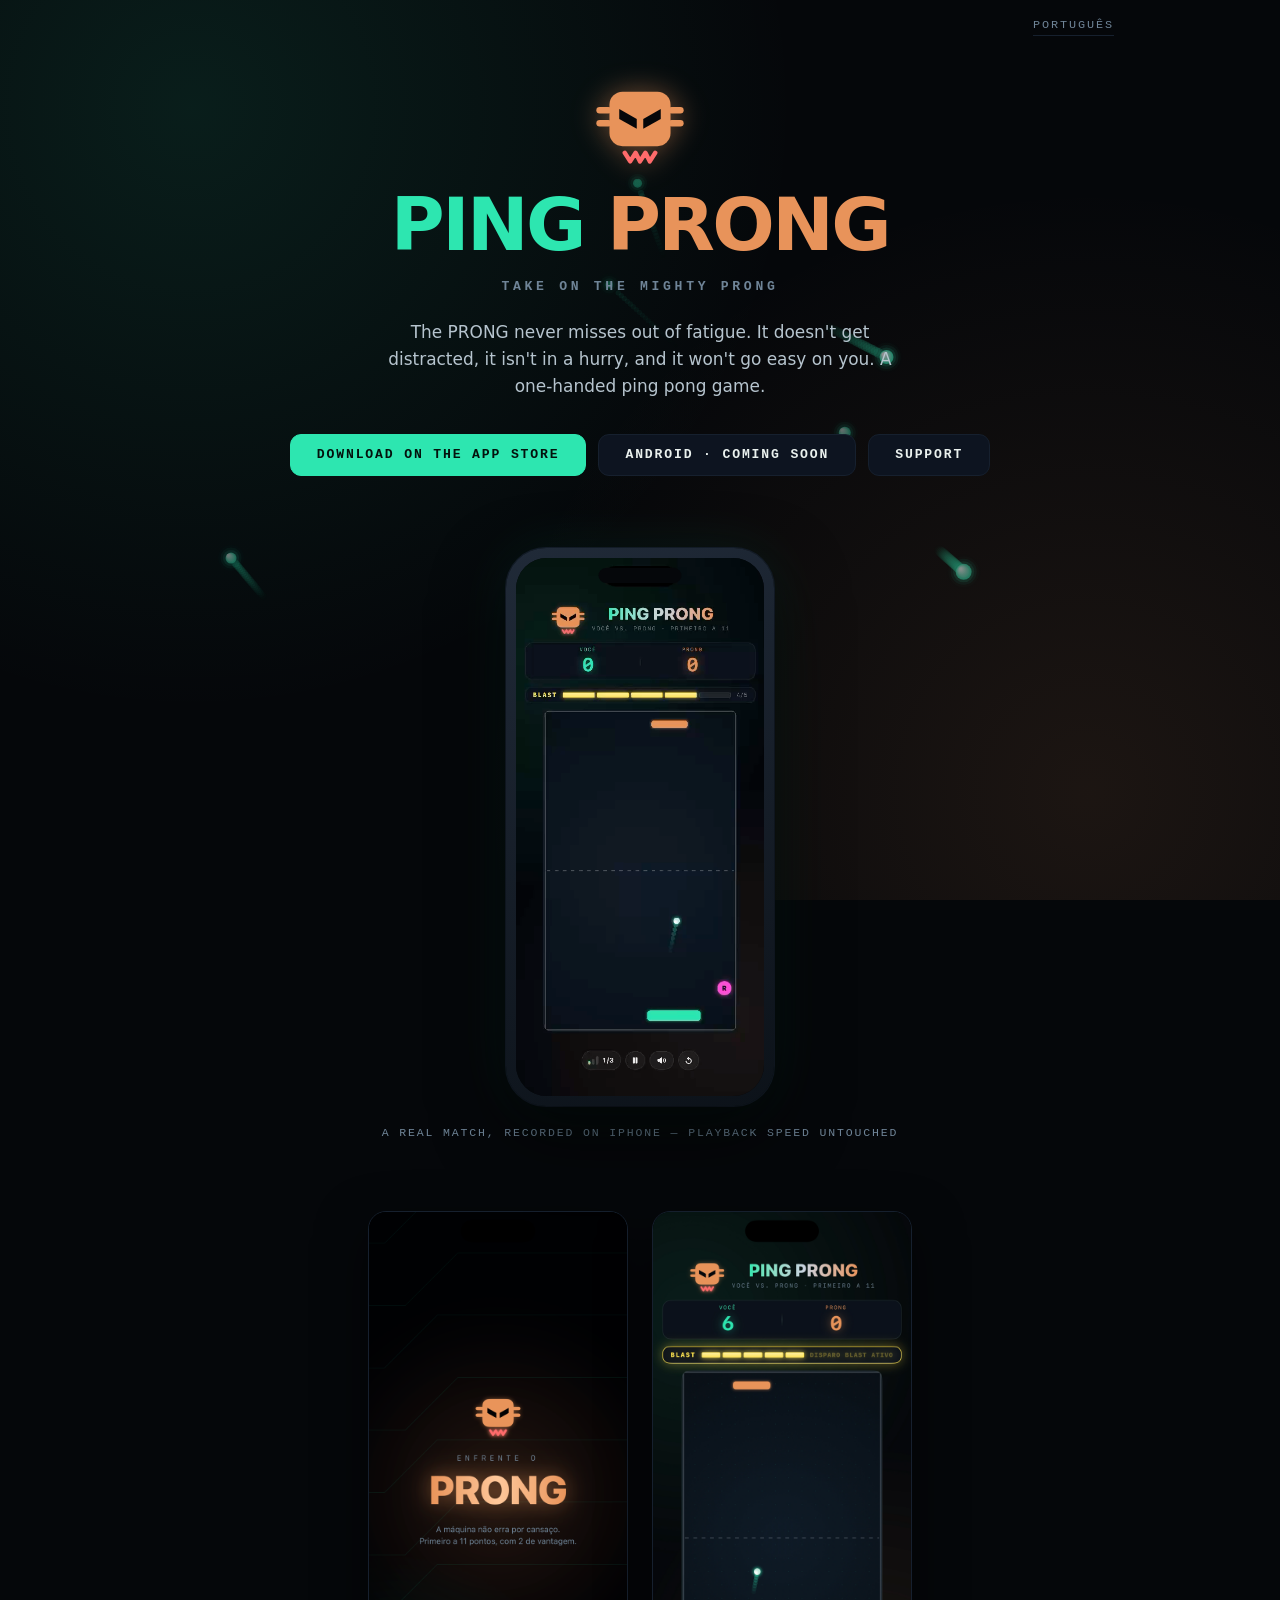
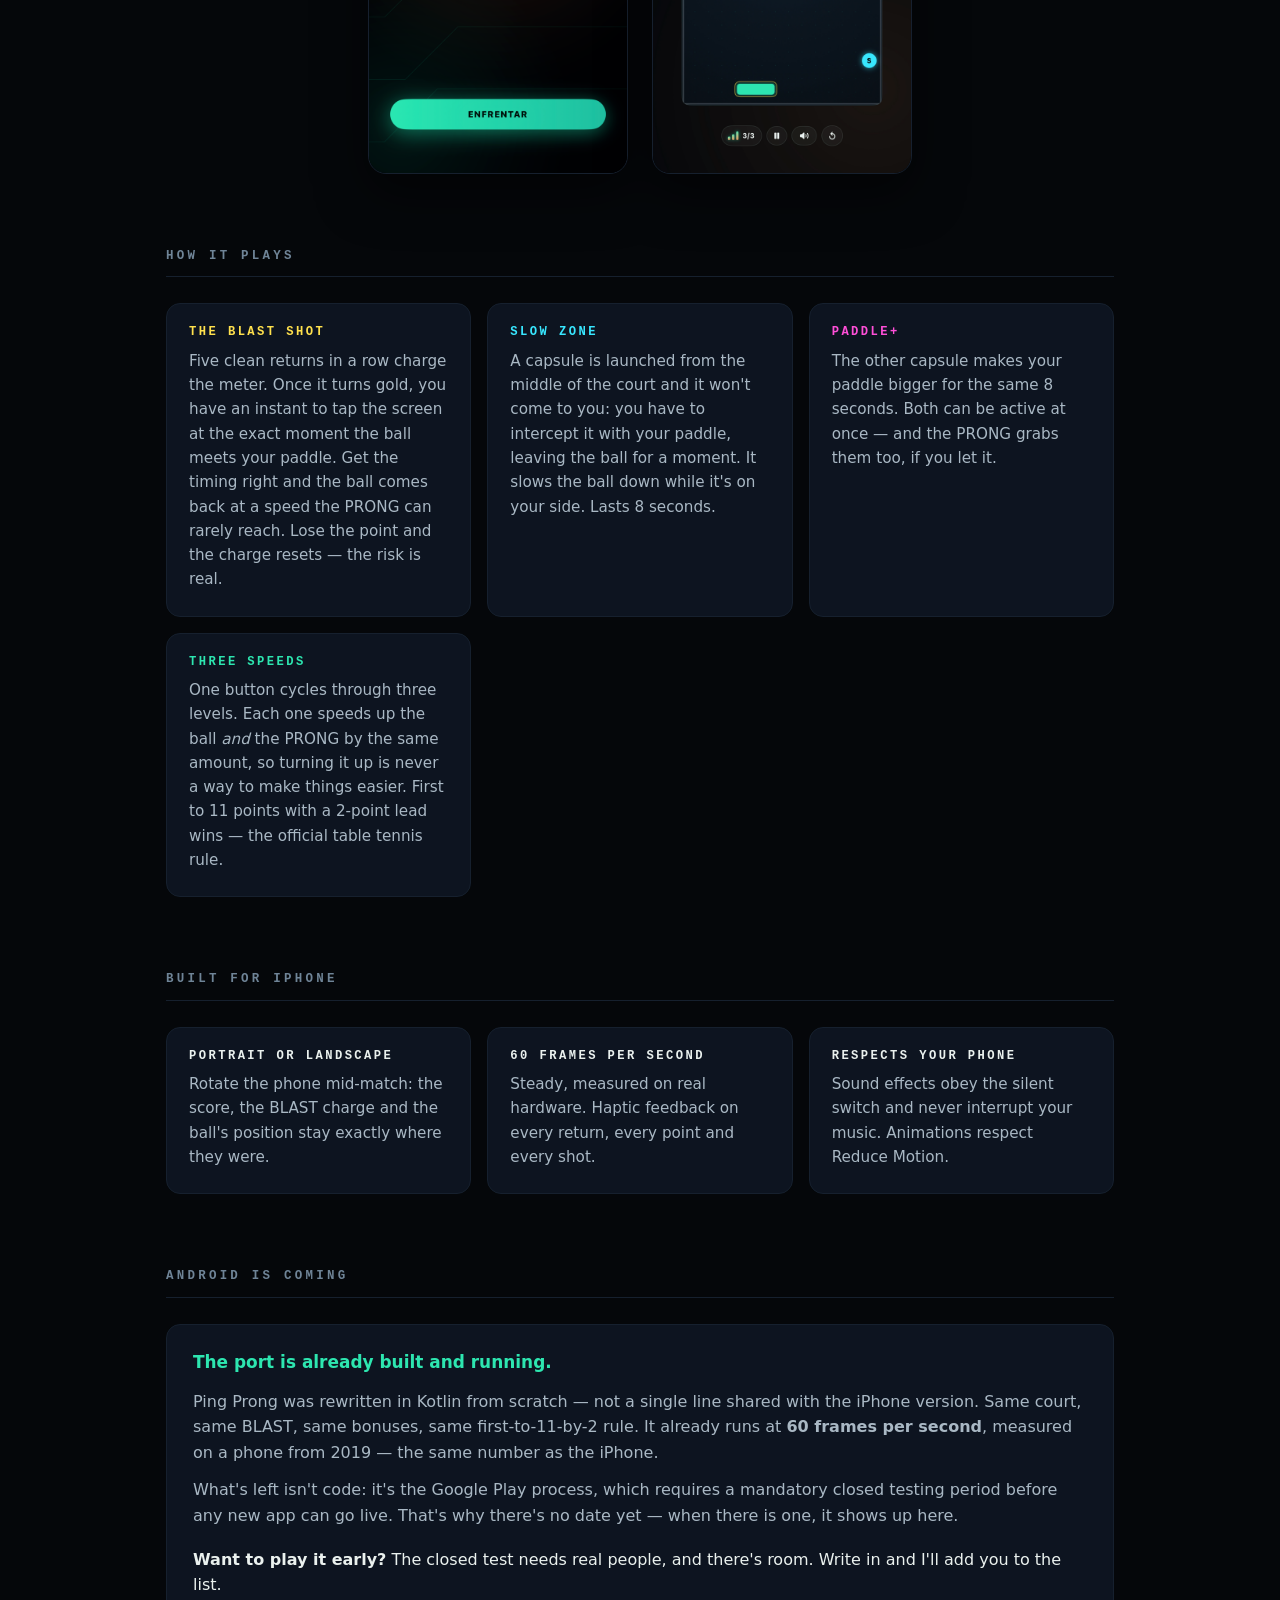
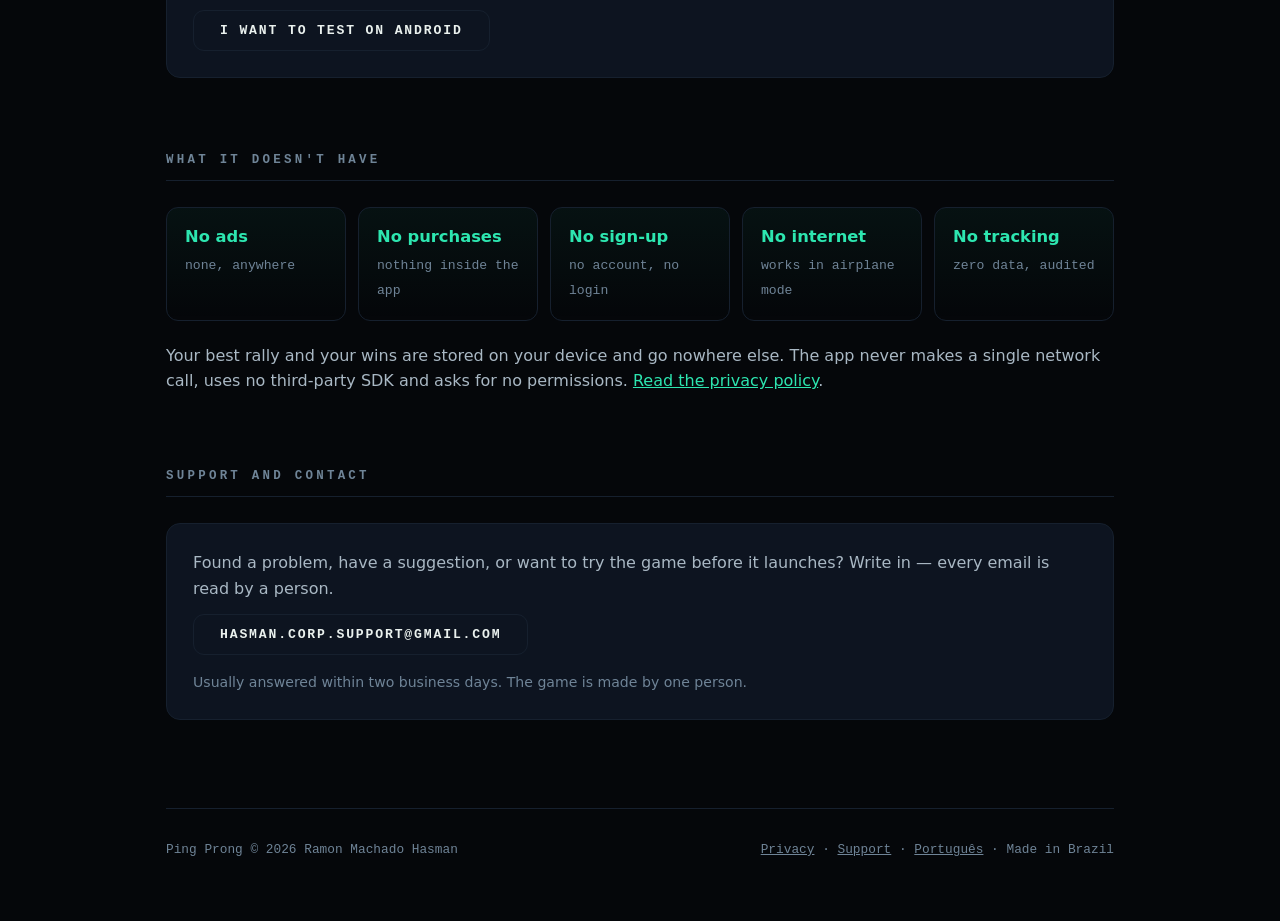
==== en.html @ e4ccf807 "Bolas do BLAST, aviso do Android e a página em inglês Três mudanças que vieram juntas.  **As bolas.*" ====
<!doctype html>
<html lang="en">
<head>
<meta charset="utf-8">
<meta name="viewport" content="width=device-width, initial-scale=1">
<title>Ping Prong — Take on the mighty PRONG</title>
<meta name="description" content="A ping pong game for iPhone, with Android on the way. No ads, no in-app purchases, no data collection. Play offline, forever.">

<meta property="og:type" content="website">
<meta property="og:title" content="Ping Prong — Take on the mighty PRONG">
<meta property="og:description" content="On the App Store, with Android on the way. No ads, no in-app purchases and no data collection. Play offline, forever.">
<meta property="og:image" content="icone.png">
<meta name="twitter:card" content="summary_large_image">
<link rel="icon" href="icone-web.png">

<link rel="alternate" hreflang="pt-BR" href="index.html">
<link rel="alternate" hreflang="en" href="en.html">
<link rel="alternate" hreflang="x-default" href="index.html">

<link rel="stylesheet" href="estilo.css">
</head>
<body>
<canvas id="blast-ball" aria-hidden="true"></canvas>
<div class="wrap">

  <p class="lang"><a href="index.html" hreflang="pt-BR" lang="pt-BR">Português</a></p>

  <header>
    <!-- The PRONG mark, the same paths as ProngMark.swift (88x88 space) -->
    <svg class="mark" viewBox="0 0 88 88" xmlns="http://www.w3.org/2000/svg" aria-hidden="true">
      <g fill="#E8935A">
        <rect x="4"  y="32" width="14" height="6" rx="3"/>
        <rect x="70" y="32" width="14" height="6" rx="3"/>
        <rect x="4"  y="44" width="14" height="6" rx="3"/>
        <rect x="70" y="44" width="14" height="6" rx="3"/>
        <rect x="16" y="18" width="56" height="50" rx="12"/>
      </g>
      <polyline points="30,74 35,82 40,74 44,82 49,74 53,82 58,74"
                fill="none" stroke="#FF6B6B" stroke-width="4"
                stroke-linecap="round" stroke-linejoin="round"/>
      <g fill="#05070A">
        <polygon points="25,34 41,43 41,52 25,43"/>
        <polygon points="63,34 47,43 47,52 63,43"/>
      </g>
    </svg>

    <h1><span class="p1">Ping</span> <span class="p2">Prong</span></h1>
    <p class="sub">Take on the mighty PRONG</p>
    <p class="pitch">
      The PRONG never misses out of fatigue. It doesn't get distracted, it isn't
      in a hurry, and it won't go easy on you. A one-handed ping pong game.
    </p>

    <!-- Sem o código de país: a App Store redireciona para a loja do visitante -->
    <div class="cta">
      <a class="btn btn-primary"
         href="https://apps.apple.com/app/id6797659988">Download on the App Store</a>
      <a class="btn btn-ghost" href="#android">Android · coming soon</a>
      <a class="btn btn-ghost" href="#support">Support</a>
    </div>
  </header>

  <div class="demo">
    <div class="phone">
      <video src="gameplay.mp4" poster="gameplay-poster.png"
             autoplay muted loop playsinline preload="metadata"
             aria-label="A clip from a Ping Prong match: a rally, a bonus capture and a BLAST shot."></video>
    </div>
  </div>
  <p class="demo-legenda">A real match, recorded on iPhone — playback speed untouched</p>

  <div class="shots">
    <img src="capturas/1-abertura-web.png" width="660" height="1434" loading="lazy"
         alt="Ping Prong opening screen, showing the PRONG mark and the start button.">
    <img src="capturas/2-blast-web.png" width="660" height="1434" loading="lazy"
         alt="A match with the BLAST meter charged: gold meter, gold ring around the player's paddle and a Slow Zone capsule on the court.">
  </div>

  <section id="how-to-play">
    <h2>How it plays</h2>
    <div class="cards">
      <div class="card c-gold">
        <h3>The BLAST shot</h3>
        <p>Five clean returns in a row charge the meter. Once it turns gold, you have
           an instant to tap the screen at the exact moment the ball meets your paddle.
           Get the timing right and the ball comes back at a speed the PRONG can rarely
           reach. Lose the point and the charge resets — the risk is real.</p>
      </div>
      <div class="card c-cyan">
        <h3>Slow Zone</h3>
        <p>A capsule is launched from the middle of the court and it won't come to you:
           you have to intercept it with your paddle, leaving the ball for a moment.
           It slows the ball down while it's on your side. Lasts 8 seconds.</p>
      </div>
      <div class="card c-mag">
        <h3>Paddle+</h3>
        <p>The other capsule makes your paddle bigger for the same 8 seconds. Both can
           be active at once — and the PRONG grabs them too, if you let it.</p>
      </div>
      <div class="card c-mint">
        <h3>Three speeds</h3>
        <p>One button cycles through three levels. Each one speeds up the ball
           <em>and</em> the PRONG by the same amount, so turning it up is never a way
           to make things easier. First to 11 points with a 2-point lead wins — the
           official table tennis rule.</p>
      </div>
    </div>
  </section>

  <section id="built-for-iphone">
    <h2>Built for iPhone</h2>
    <div class="cards">
      <div class="card">
        <h3 style="color:var(--ink)">Portrait or landscape</h3>
        <p>Rotate the phone mid-match: the score, the BLAST charge and the ball's
           position stay exactly where they were.</p>
      </div>
      <div class="card">
        <h3 style="color:var(--ink)">60 frames per second</h3>
        <p>Steady, measured on real hardware. Haptic feedback on every return,
           every point and every shot.</p>
      </div>
      <div class="card">
        <h3 style="color:var(--ink)">Respects your phone</h3>
        <p>Sound effects obey the silent switch and never interrupt your music.
           Animations respect Reduce Motion.</p>
      </div>
    </div>
  </section>

  <section id="android">
    <h2>Android is coming</h2>
    <div class="box android">
      <p class="android-titulo">The port is already built and running.</p>
      <p>
        Ping Prong was rewritten in Kotlin from scratch — not a single line shared
        with the iPhone version. Same court, same BLAST, same bonuses, same
        first-to-11-by-2 rule. It already runs at
        <strong>60 frames per second</strong>, measured on a phone from 2019 —
        the same number as the iPhone.
      </p>
      <p>
        What's left isn't code: it's the Google Play process, which requires a
        mandatory closed testing period before any new app can go live. That's why
        there's no date yet — when there is one, it shows up here.
      </p>
      <p class="android-cta">
        <strong>Want to play it early?</strong> The closed test needs real people,
        and there's room. Write in and I'll add you to the list.
      </p>
      <p>
        <a class="btn btn-ghost" href="mailto:hasman.corp.support@gmail.com?subject=I%20want%20to%20test%20Ping%20Prong%20on%20Android">I want to test on Android</a>
      </p>
    </div>
  </section>

  <section id="what-it-doesnt-have">
    <h2>What it doesn't have</h2>
    <div class="nots">
      <div class="not"><b>No ads</b><span>none, anywhere</span></div>
      <div class="not"><b>No purchases</b><span>nothing inside the app</span></div>
      <div class="not"><b>No sign-up</b><span>no account, no login</span></div>
      <div class="not"><b>No internet</b><span>works in airplane mode</span></div>
      <div class="not"><b>No tracking</b><span>zero data, audited</span></div>
    </div>
    <p style="margin:22px 0 0; color:#A9B8C4;">
      Your best rally and your wins are stored on your device and go nowhere else.
      The app never makes a single network call, uses no third-party SDK and asks
      for no permissions.
      <a href="privacidade.html#en">Read the privacy policy</a>.
    </p>
  </section>

  <section id="support">
    <h2>Support and contact</h2>
    <div class="box">
      <p>Found a problem, have a suggestion, or want to try the game before it
         launches? Write in — every email is read by a person.</p>
      <p><a class="btn btn-ghost" href="mailto:hasman.corp.support@gmail.com">hasman.corp.support@gmail.com</a></p>
      <p style="font-size:.88rem; color:var(--muted); margin-top:16px;">
        Usually answered within two business days. The game is made by one person.
      </p>
    </div>
  </section>

  <footer>
    <span>Ping Prong © 2026 Ramon Machado Hasman</span>
    <span>
      <a href="privacidade.html#en">Privacy</a> ·
      <a href="#support">Support</a> ·
      <a href="index.html" hreflang="pt-BR">Português</a> ·
      Made in Brazil
    </span>
  </footer>

</div>

<script src="bola.js"></script>
</body>
</html>
---- estilo.css ----
:root{
    --bg0:#05070A; --bg1:#0B111A; --panel:#0D1420; --edge:#16202E;
    --mint:#2DE6B0; --copper:#E8935A; --danger:#FF6B6B;
    --cyan:#38E7FF; --magenta:#FF4FD8; --gold:#FFE14D;
    --ink:#EAF1EE; --muted:#6F8497;
    --mono: ui-monospace, SFMono-Regular, Menlo, "SF Mono", monospace;
    --sans: -apple-system, BlinkMacSystemFont, "Segoe UI", system-ui, sans-serif;
  }
  *{ box-sizing:border-box; }
  html{ scroll-behavior:smooth; }

  /* ---------- a bola do BLAST ---------- */
  /* Fica atrás de tudo e não recebe clique. A opacidade baixa é proposital:
     ela é ambiente, não conteúdo — se disputar atenção com o texto, falhou. */
  #blast-ball{
    position:fixed; inset:0; width:100%; height:100%;
    z-index:0; pointer-events:none; opacity:.55;
  }
  .wrap{ position:relative; z-index:1; }
  @media (prefers-reduced-motion: reduce){ #blast-ball{ display:none; } }

  /* ---------- troca de idioma ---------- */
  /* Absoluto para não empurrar o cabeçalho: a página não deve mudar de altura
     por causa de um link que a maioria dos visitantes ignora. */
  .lang{
    position:absolute; top:20px; right:22px; z-index:2; margin:0;
    font:.74rem/1 var(--mono); letter-spacing:.16em; text-transform:uppercase;
  }
  .lang a{
    color:var(--muted); text-decoration:none;
    border-bottom:1px solid var(--edge); padding-bottom:3px;
  }
  .lang a:hover{ color:var(--mint); border-color:var(--mint); }
  body{
    margin:0; background:var(--bg0); color:var(--ink);
    font:16px/1.6 var(--sans); -webkit-font-smoothing:antialiased;
    background-image:
      radial-gradient(circle at 15% 12%, rgba(45,230,176,.10), transparent 45%),
      radial-gradient(circle at 85% 88%, rgba(232,147,90,.10), transparent 45%);
    background-attachment:fixed;
  }
  .wrap{ max-width:62rem; margin:0 auto; padding:0 22px; }
  a{ color:var(--mint); }

  /* ---------- topo ---------- */
  header{ padding:72px 0 8px; text-align:center; }
  .mark{ width:96px; height:96px; display:block; margin:0 auto 22px;
         filter:drop-shadow(0 0 14px rgba(232,147,90,.45)); }
  h1{
    font:800 clamp(2.6rem,9vw,4.6rem)/0.95 var(--sans);
    letter-spacing:-.035em; margin:0; text-transform:uppercase;
  }
  h1 .p1{ color:var(--mint); } h1 .p2{ color:var(--copper); }
  .sub{
    font:600 .82rem/1 var(--mono); letter-spacing:.28em; text-transform:uppercase;
    color:var(--muted); margin:20px 0 0;
  }
  .pitch{ max-width:34rem; margin:26px auto 0; color:#B6C4CE; font-size:1.06rem; }

  /* ---------- botões ---------- */
  .cta{ display:flex; gap:12px; justify-content:center; flex-wrap:wrap; margin:34px 0 0; }
  .btn{
    display:inline-block; padding:13px 26px; border-radius:11px;
    font:700 .82rem/1 var(--mono); letter-spacing:.14em; text-transform:uppercase;
    text-decoration:none; border:1px solid var(--edge); transition:.16s;
  }
  .btn-primary{ background:var(--mint); color:#04120D; border-color:var(--mint); }
  .btn-primary:hover{ box-shadow:0 0 26px rgba(45,230,176,.4); transform:translateY(-1px); }
  .btn-ghost{ background:var(--panel); color:var(--ink); }
  .btn-ghost:hover{ border-color:var(--mint); color:var(--mint); }
  .btn[aria-disabled="true"]{ opacity:.45; pointer-events:none; }

  /* ---------- demo em video ---------- */
  .demo{ margin:64px 0 0; display:flex; justify-content:center; }
  .phone{
    position:relative; width:min(268px, 72vw);
    padding:10px; border-radius:40px;
    background:linear-gradient(160deg, #202A38, #0C1219);
    box-shadow:0 26px 70px rgba(0,0,0,.7), 0 0 0 1px var(--edge),
               0 0 60px rgba(45,230,176,.09);
  }
  .phone video{
    display:block; width:100%; height:auto;
    border-radius:31px; background:var(--bg0);
  }
  .phone::after{      /* a ilha dinamica, so pra dar leitura de iPhone */
    content:""; position:absolute; top:20px; left:50%; transform:translateX(-50%);
    width:31%; height:15px; border-radius:99px; background:#05070A;
  }
  .demo-legenda{
    text-align:center; margin:18px 0 0;
    font:.72rem/1.5 var(--mono); letter-spacing:.16em; text-transform:uppercase;
    color:var(--muted);
  }

  /* ---------- capturas ---------- */
  .shots{
    display:grid; grid-template-columns:repeat(2,1fr); gap:24px;
    margin:70px auto 0; align-items:start; max-width:34rem;
  }
  .shots img{
    width:100%; height:auto; display:block; border-radius:18px;
    border:1px solid var(--edge); box-shadow:0 18px 50px rgba(0,0,0,.55);
  }
  @media (max-width:640px){ .shots{ grid-template-columns:1fr; max-width:19rem; } }

  /* ---------- seções ---------- */
  section{ padding:76px 0 0; }
  h2{
    font:700 .78rem/1 var(--mono); letter-spacing:.26em; text-transform:uppercase;
    color:var(--muted); margin:0 0 26px; padding-bottom:14px;
    border-bottom:1px solid var(--edge);
  }
  .cards{ display:grid; grid-template-columns:repeat(auto-fit,minmax(15rem,1fr)); gap:16px; }
  .card{
    background:var(--panel); border:1px solid var(--edge);
    border-radius:14px; padding:22px 22px 24px;
  }
  .card h3{
    font:700 .76rem/1 var(--mono); letter-spacing:.2em; text-transform:uppercase;
    margin:0 0 10px;
  }
  .card p{ margin:0; color:#A9B8C4; font-size:.95rem; }
  .c-gold h3{ color:var(--gold); }
  .c-cyan h3{ color:var(--cyan); }
  .c-mag h3{ color:var(--magenta); }
  .c-mint h3{ color:var(--mint); }

  /* ---------- o que não tem ---------- */
  .nots{ display:grid; grid-template-columns:repeat(auto-fit,minmax(11rem,1fr)); gap:12px; }
  .not{
    border:1px solid var(--edge); border-radius:12px; padding:18px;
    background:linear-gradient(180deg, rgba(45,230,176,.05), transparent);
  }
  .not b{ display:block; font:700 1.02rem/1.3 var(--sans); color:var(--mint); margin-bottom:3px; }
  .not span{ font:.82rem/1.4 var(--mono); color:var(--muted); }

  /* ---------- android ---------- */
  /* Menta na borda porque é novidade do lado do jogador, não do PRONG. */
  .android{ border-color:rgba(45,230,176,.34); }
  .android-titulo{
    font:700 1.06rem/1.4 var(--sans); color:var(--mint) !important; margin-bottom:14px !important;
  }
  .android-cta{ margin-top:18px !important; color:var(--ink) !important; }

  /* ---------- suporte ---------- */
  .box{
    background:var(--panel); border:1px solid var(--edge);
    border-radius:14px; padding:26px;
  }
  .box p{ margin:0 0 12px; color:#A9B8C4; }
  .box p:last-child{ margin-bottom:0; }

  footer{
    margin-top:88px; padding:30px 0 60px; border-top:1px solid var(--edge);
    font:.8rem/1.7 var(--mono); color:var(--muted);
    display:flex; gap:18px; flex-wrap:wrap; justify-content:space-between;
  }
  footer a{ color:var(--muted); }
  footer a:hover{ color:var(--mint); }
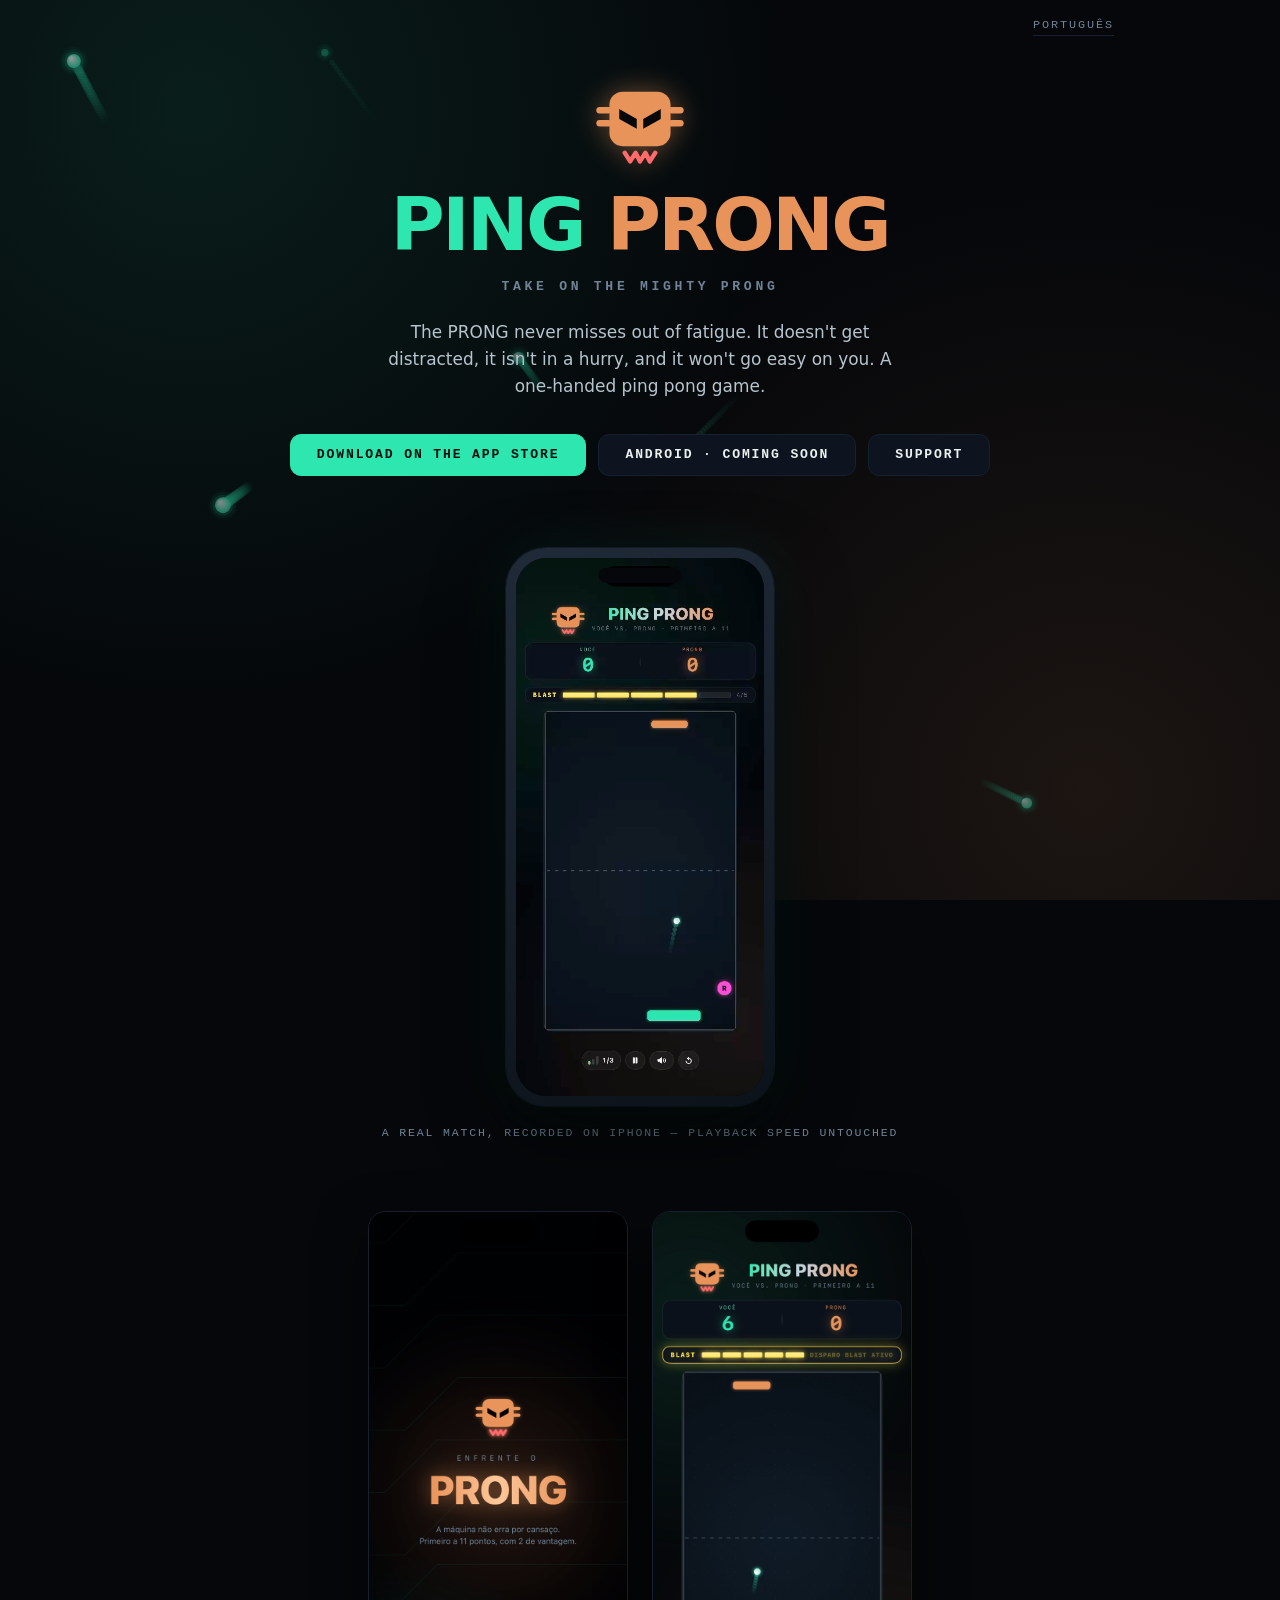
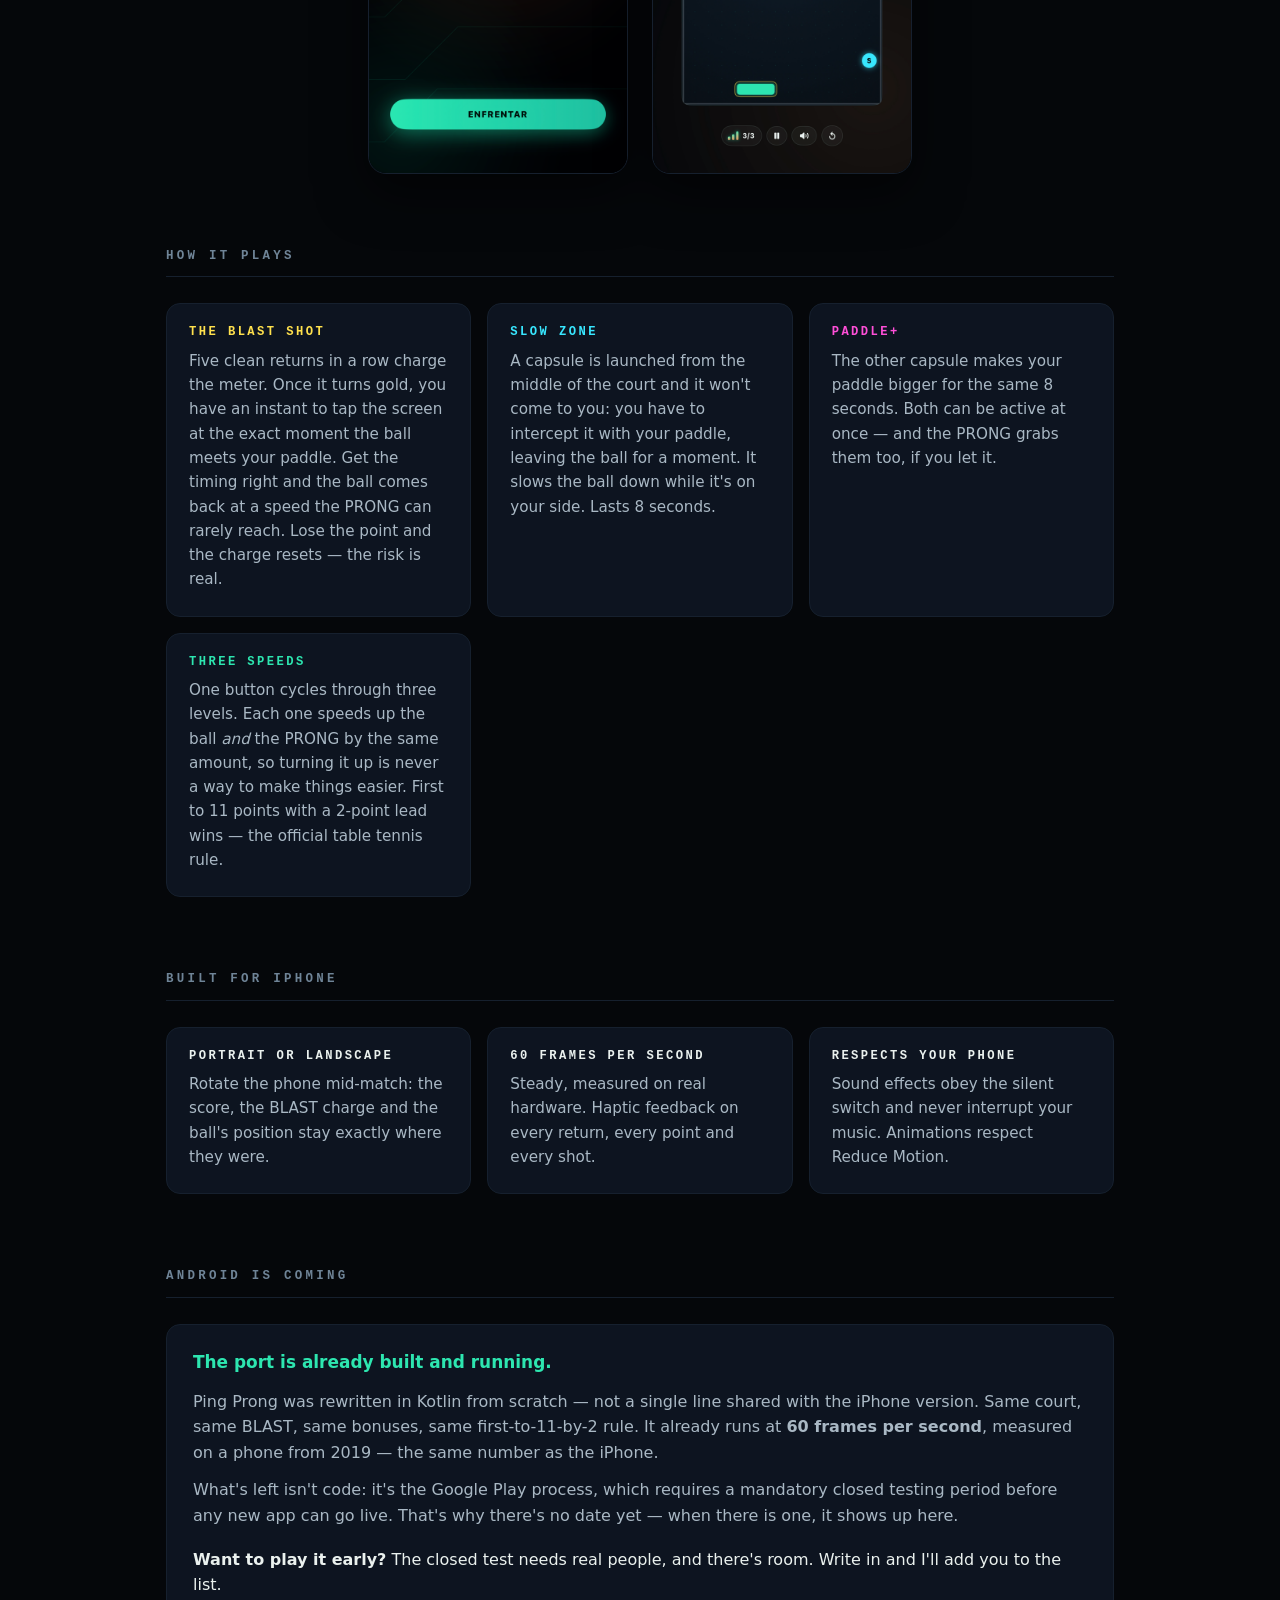
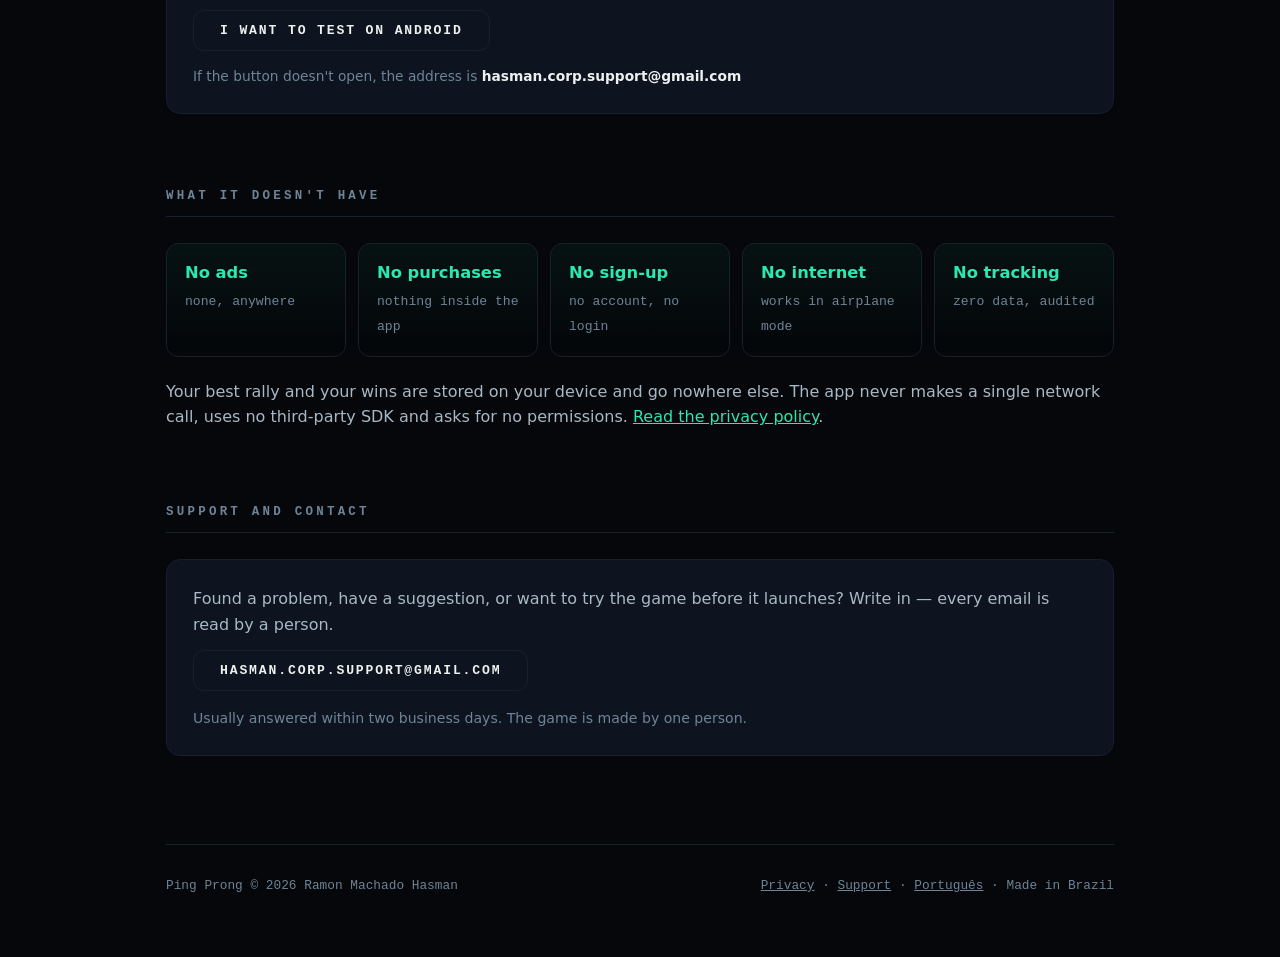
==== commit 85d32109: "Avisa quem chega pelo navegador do Instagram Link clicado dentro do Instagram, Facebook ou TikTok nã" ====
--- a/en.html
+++ b/en.html
@@ -24,6 +24,13 @@
 <div class="wrap">
 
   <p class="lang"><a href="index.html" hreflang="pt-BR" lang="pt-BR">Português</a></p>
+
+  <!-- Só aparece dentro do Instagram e afins. Ver navegador.js. -->
+  <p class="aviso-app">
+    <b>You're in an app's built-in browser.</b>
+    Email and App Store buttons may not respond to taps here.
+    Open the menu (⋯ or ⋮) and choose <b>Open in browser</b>.
+  </p>
 
   <header>
     <!-- The PRONG mark, the same paths as ProngMark.swift (88x88 space) -->
@@ -151,6 +158,12 @@
       <p>
         <a class="btn btn-ghost" href="mailto:hasman.corp.support@gmail.com?subject=I%20want%20to%20test%20Ping%20Prong%20on%20Android">I want to test on Android</a>
       </p>
+      <!-- O endereço em texto puro é o plano B: dentro de navegador embutido o
+           mailto: costuma não abrir, mas copiar e colar sempre funciona. -->
+      <p style="font-size:.86rem; color:var(--muted); margin-top:14px;">
+        If the button doesn't open, the address is
+        <strong style="color:var(--ink)">hasman.corp.support@gmail.com</strong>
+      </p>
     </div>
   </section>
 
@@ -196,5 +209,6 @@
 </div>
 
 <script src="bola.js"></script>
+<script src="navegador.js"></script>
 </body>
 </html>
--- a/estilo.css
+++ b/estilo.css
@@ -31,6 +31,19 @@
     border-bottom:1px solid var(--edge); padding-bottom:3px;
   }
   .lang a:hover{ color:var(--mint); border-color:var(--mint); }
+
+  /* ---------- aviso de navegador embutido ---------- */
+  /* Nasce escondido e só aparece dentro do Instagram e afins — ver navegador.js.
+     Dourado porque é aviso, não erro: nada está quebrado, só limitado. */
+  .aviso-app{
+    display:none;
+    margin:64px 0 -40px; padding:14px 16px;
+    border:1px solid rgba(255,225,77,.34); border-radius:12px;
+    background:rgba(255,225,77,.06);
+    font:.82rem/1.55 var(--mono); color:#E4D5A2;
+  }
+  .aviso-app.on{ display:block; }
+  .aviso-app b{ color:var(--gold); }
   body{
     margin:0; background:var(--bg0); color:var(--ink);
     font:16px/1.6 var(--sans); -webkit-font-smoothing:antialiased;
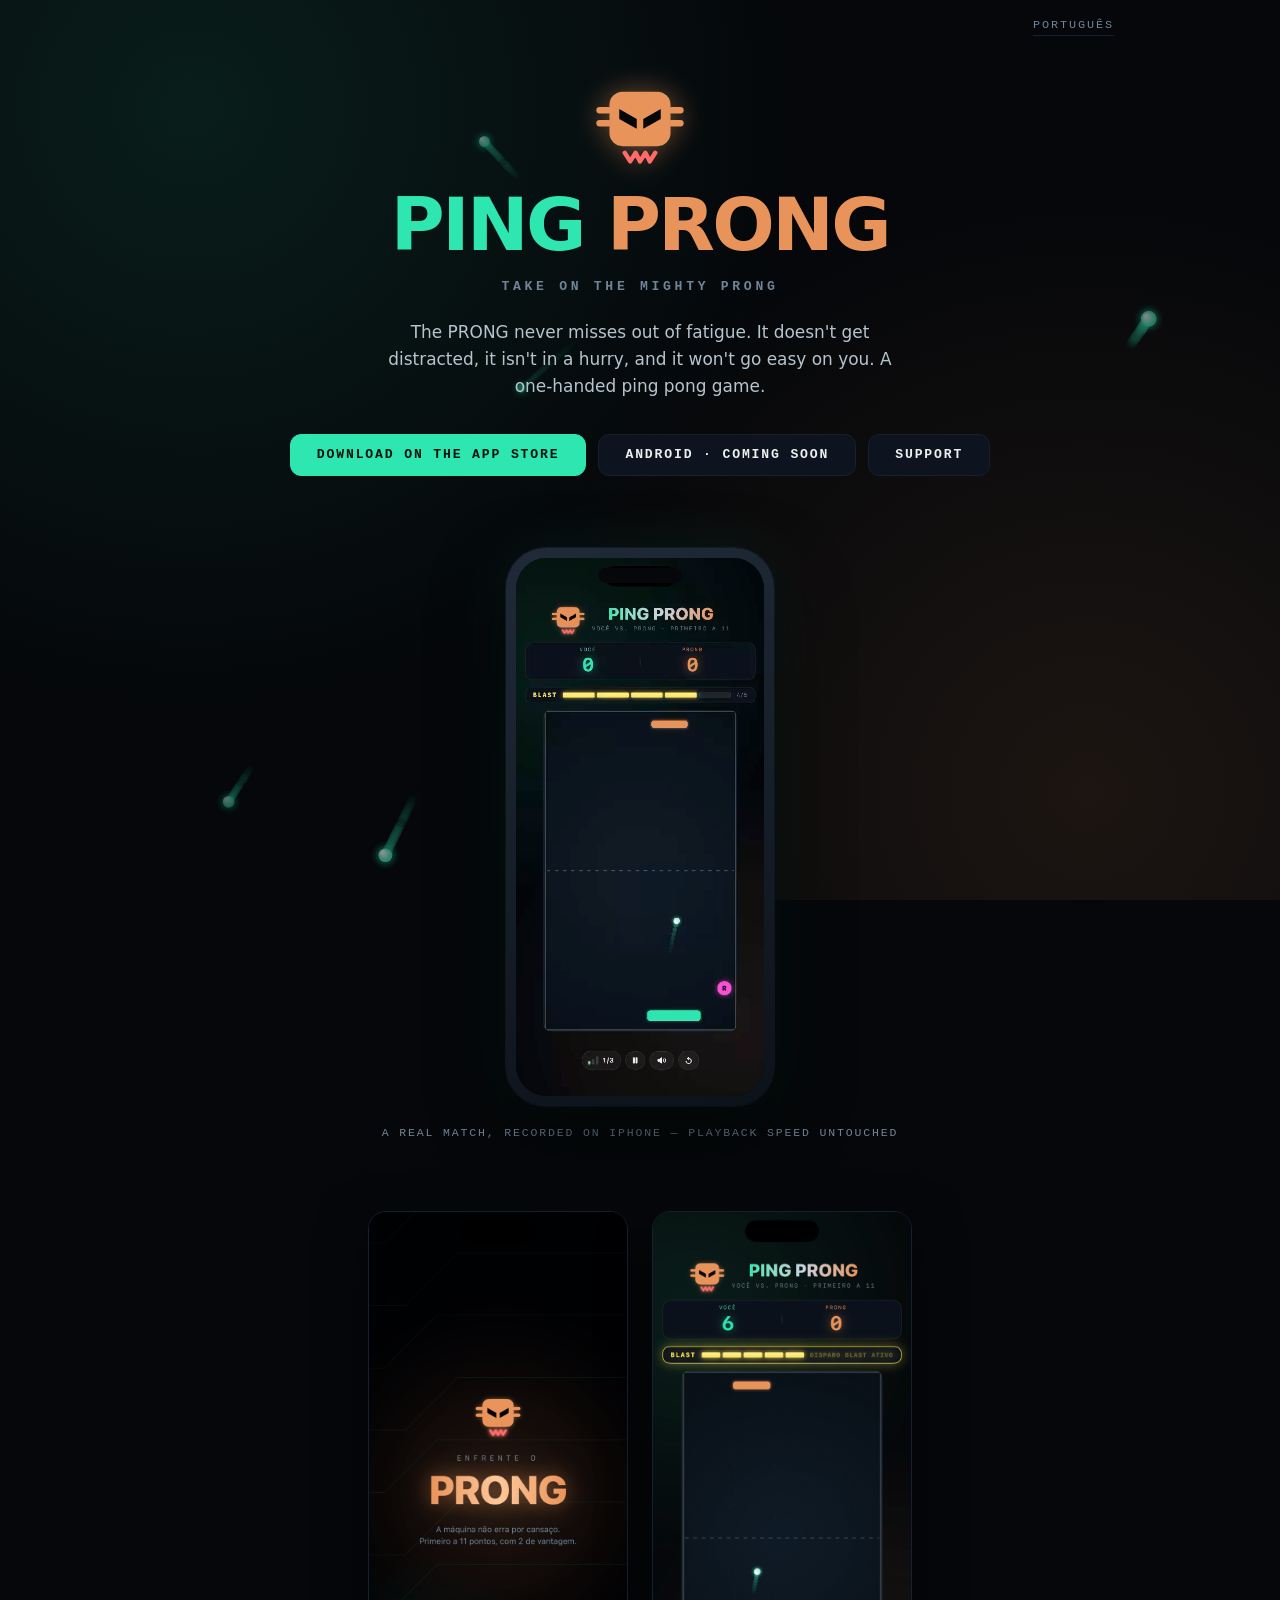
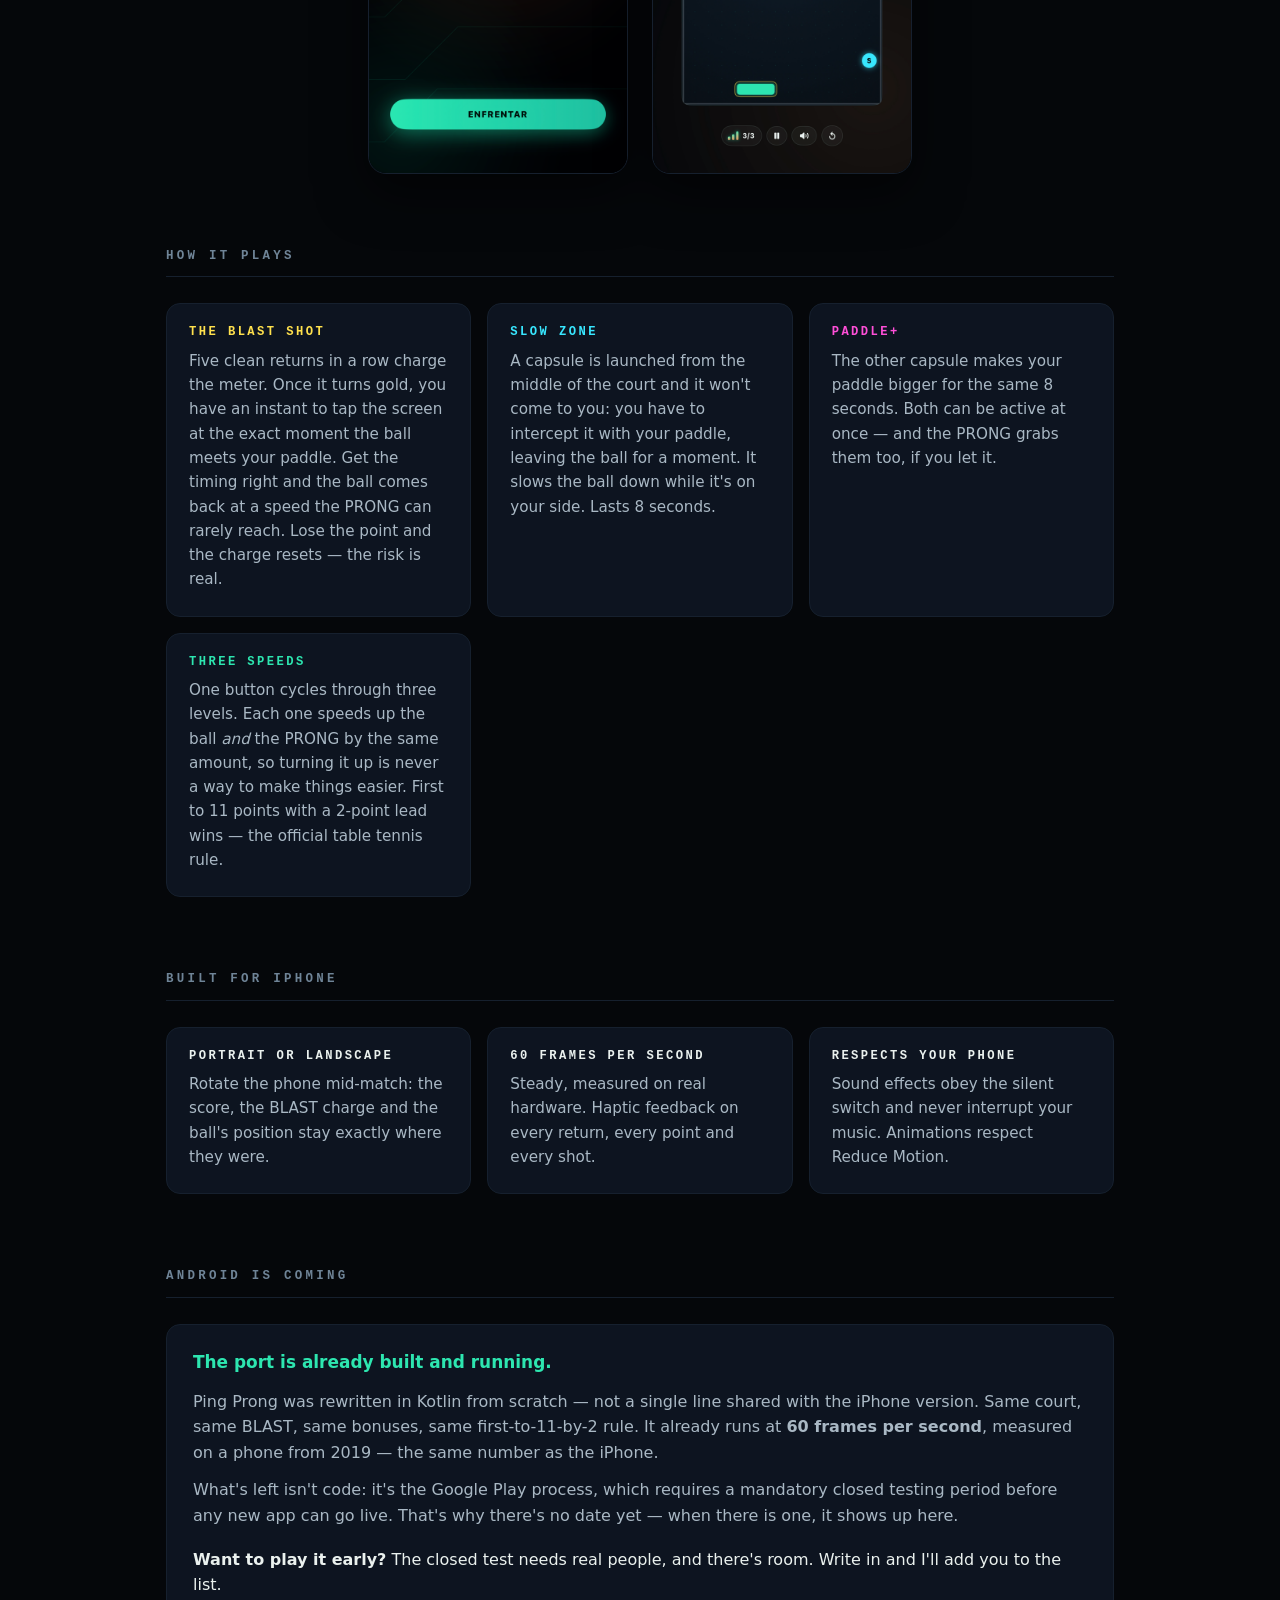
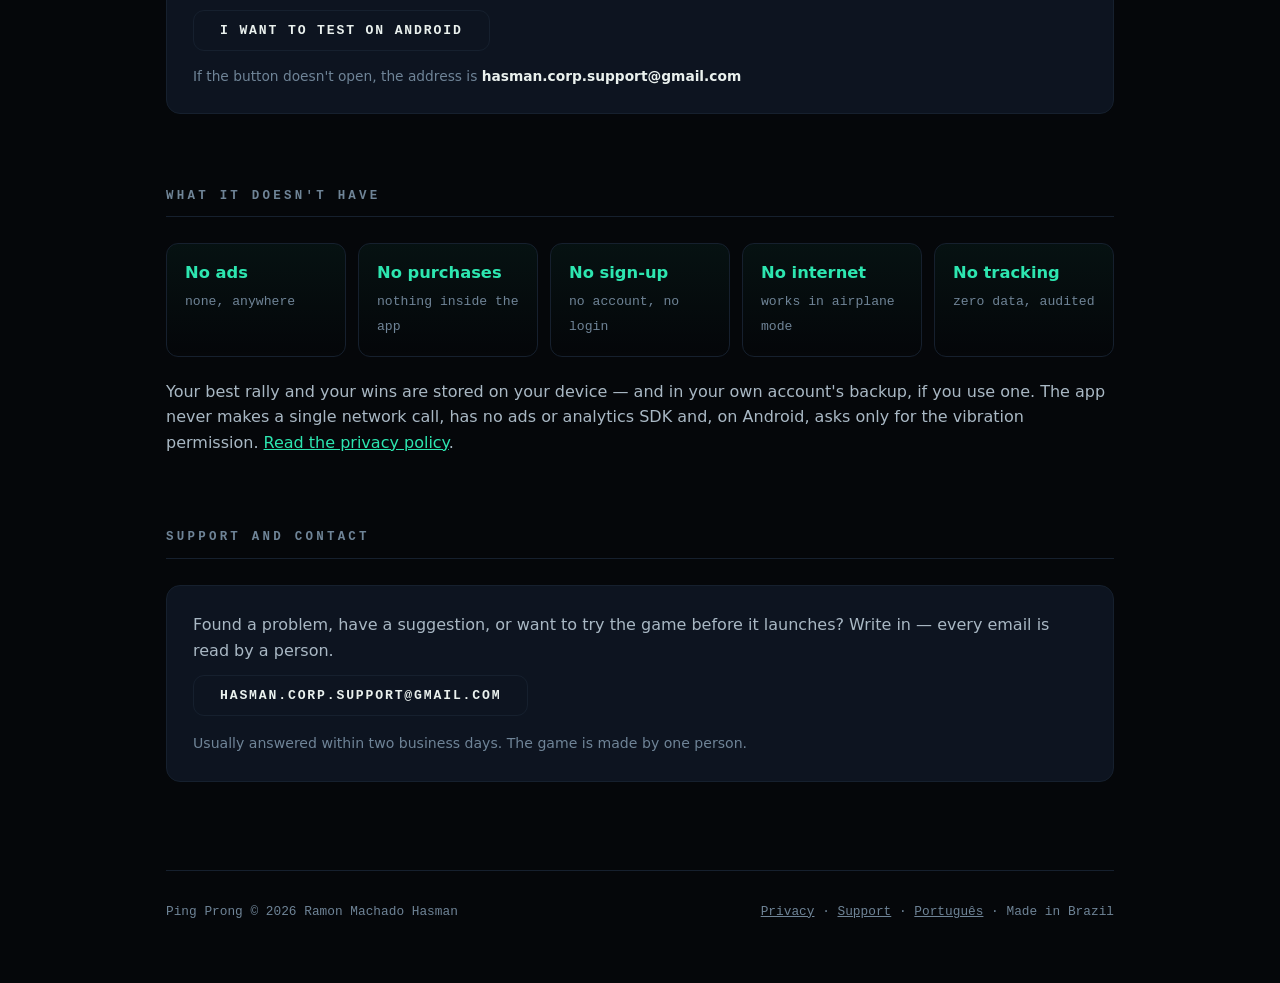
==== commit 284aaa14: "política de privacidade passa a cobrir o Android - backup do sistema descrito como ele é (iCloud, co" ====
--- a/en.html
+++ b/en.html
@@ -177,9 +177,10 @@
       <div class="not"><b>No tracking</b><span>zero data, audited</span></div>
     </div>
     <p style="margin:22px 0 0; color:#A9B8C4;">
-      Your best rally and your wins are stored on your device and go nowhere else.
-      The app never makes a single network call, uses no third-party SDK and asks
-      for no permissions.
+      Your best rally and your wins are stored on your device — and in your own
+      account's backup, if you use one. The app never makes a single network call,
+      has no ads or analytics SDK and, on Android, asks only for the vibration
+      permission.
       <a href="privacidade.html#en">Read the privacy policy</a>.
     </p>
   </section>
